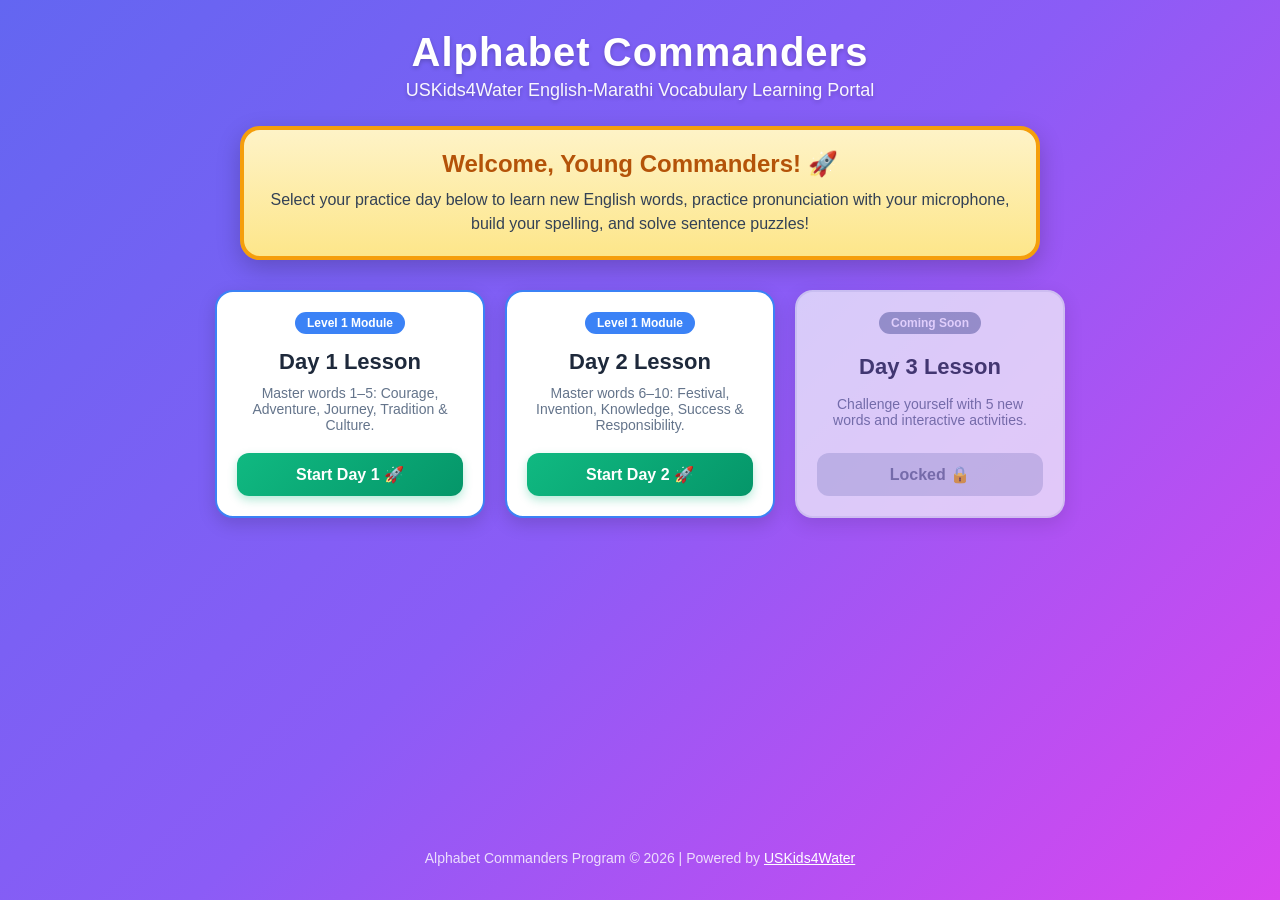
==== 2026/index.html @ a33272f8 "Update index.html" ====
<!DOCTYPE html>
<html lang="en">
<head>
    <meta charset="UTF-8">
    <meta name="viewport" content="width=device-width, initial-scale=1.0">
    <title>Alphabet Commanders - Learning Portal</title>
    <style>
        :root {
            --primary: #2563EB;
            --primary-dark: #1E3A8A;
            --accent: #F59E0B;
            --success: #10B981;
            --text-dark: #1E293B;
        }

        body {
            font-family: 'Segoe UI', Tahoma, Geneva, Verdana, sans-serif;
            background: linear-gradient(135deg, #6366F1 0%, #8B5CF6 50%, #D946EF 100%);
            color: var(--text-dark);
            margin: 0;
            padding: 20px;
            min-height: 100vh;
            display: flex;
            flex-direction: column;
            align-items: center;
            box-sizing: border-box;
        }

        header {
            text-align: center;
            color: #FFFFFF;
            margin-bottom: 25px;
            text-shadow: 0 2px 4px rgba(0,0,0,0.2);
        }

        header h1 {
            font-size: 40px;
            margin: 10px 0 5px 0;
            letter-spacing: 1px;
        }

        header p {
            font-size: 18px;
            margin: 0;
            opacity: 0.95;
        }

        /* Banner Card */
        .welcome-card {
            background: linear-gradient(180deg, #FEF3C7 0%, #FDE68A 100%);
            border: 4px solid #F59E0B;
            border-radius: 20px;
            padding: 20px 25px;
            max-width: 800px;
            width: 100%;
            box-shadow: 0 8px 25px rgba(0,0,0,0.2);
            text-align: center;
            box-sizing: border-box;
            margin-bottom: 30px;
        }

        .welcome-card h2 {
            margin: 0 0 10px 0;
            color: #B45309;
            font-size: 24px;
        }

        .welcome-card p {
            font-size: 16px;
            color: #334155;
            line-height: 1.5;
            margin: 0;
        }

        /* Grid Layout for Modules / Days */
        .grid-container {
            display: grid;
            grid-template-columns: repeat(auto-fit, minmax(250px, 1fr));
            gap: 20px;
            width: 100%;
            max-width: 850px;
        }

        .day-card {
            background: #FFFFFF;
            border-radius: 18px;
            padding: 20px;
            text-align: center;
            box-shadow: 0 6px 18px rgba(0,0,0,0.15);
            transition: transform 0.2s ease, box-shadow 0.2s ease;
            display: flex;
            flex-direction: column;
            justify-content: space-between;
            position: relative;
            overflow: hidden;
            border: 2px solid #E2E8F0;
        }

        .day-card.active {
            border-color: #3B82F6;
        }

        .day-card.active:hover {
            transform: translateY(-5px);
            box-shadow: 0 12px 25px rgba(0,0,0,0.25);
        }

        .day-card.locked {
            opacity: 0.7;
            background-color: #F8FAFC;
        }

        .card-badge {
            background: #3B82F6;
            color: white;
            font-size: 12px;
            font-weight: bold;
            padding: 4px 12px;
            border-radius: 12px;
            display: inline-block;
            margin-bottom: 10px;
            align-self: center;
        }

        .day-card.locked .card-badge {
            background: #94A3B8;
        }

        .day-title {
            font-size: 22px;
            font-weight: bold;
            margin: 5px 0 10px 0;
            color: #1E293B;
        }

        .day-desc {
            font-size: 14px;
            color: #64748B;
            margin-bottom: 20px;
        }

        .btn-launch {
            display: inline-block;
            background: linear-gradient(135deg, #10B981 0%, #059669 100%);
            color: #FFFFFF;
            text-decoration: none;
            padding: 12px 20px;
            border-radius: 12px;
            font-weight: bold;
            font-size: 16px;
            box-shadow: 0 4px 10px rgba(16, 185, 129, 0.3);
            transition: background 0.2s ease;
        }

        .btn-launch:hover {
            background: linear-gradient(135deg, #059669 0%, #047857 100%);
        }

        .btn-locked {
            background: #CBD5E1;
            color: #64748B;
            cursor: not-allowed;
            padding: 12px 20px;
            border-radius: 12px;
            font-weight: bold;
            font-size: 16px;
        }

        footer {
            margin-top: auto;
            padding-top: 30px;
            color: rgba(255, 255, 255, 0.8);
            font-size: 14px;
            text-align: center;
        }

        footer a {
            color: #FFFFFF;
            text-decoration: underline;
        }
    </style>
</head>
<body>

    <header>
        <h1>Alphabet Commanders</h1>
        <p>USKids4Water English-Marathi Vocabulary Learning Portal</p>
    </header>

    <div class="welcome-card">
        <h2>Welcome, Young Commanders! 🚀</h2>
        <p>Select your practice day below to learn new English words, practice pronunciation with your microphone, build your spelling, and solve sentence puzzles!</p>
    </div>

    <div class="grid-container">

        <div class="day-card active">
            <span class="card-badge">Level 1 Module</span>
            <div class="day-title">Day 1 Lesson</div>
            <div class="day-desc">Master words 1–5: Courage, Adventure, Journey, Tradition & Culture.</div>
            <a href="https://meerabapat.github.io/USKids4Water-AlphaCommander/blob/main/Day1.html" class="btn-launch" target="_blank">
                Start Day 1 🚀
            </a>
        </div>

        <div class="day-card active">
            <span class="card-badge">Level 1 Module</span>
            <div class="day-title">Day 2 Lesson</div>
            <div class="day-desc">Master words 6–10: Festival, Invention, Knowledge, Success & Responsibility.</div>
            <a href="https://meerabapat.github.io/USKids4Water-AlphaCommander/blob/main/Day2.html" class="btn-launch" target="_blank">
                Start Day 2 🚀
            </a>
        </div>

        <div class="day-card locked">
            <span class="card-badge">Coming Soon</span>
            <div class="day-title">Day 3 Lesson</div>
            <div class="day-desc">Challenge yourself with 5 new words and interactive activities.</div>
            <span class="btn-locked">Locked 🔒</span>
        </div>

    </div>

    <footer>
        <p>Alphabet Commanders Program &copy; 2026 | Powered by <a href="https://github.com/meerabapat/USKids4Water-AlphaCommander" target="_blank">USKids4Water</a></p>
    </footer>

</body>
</html>
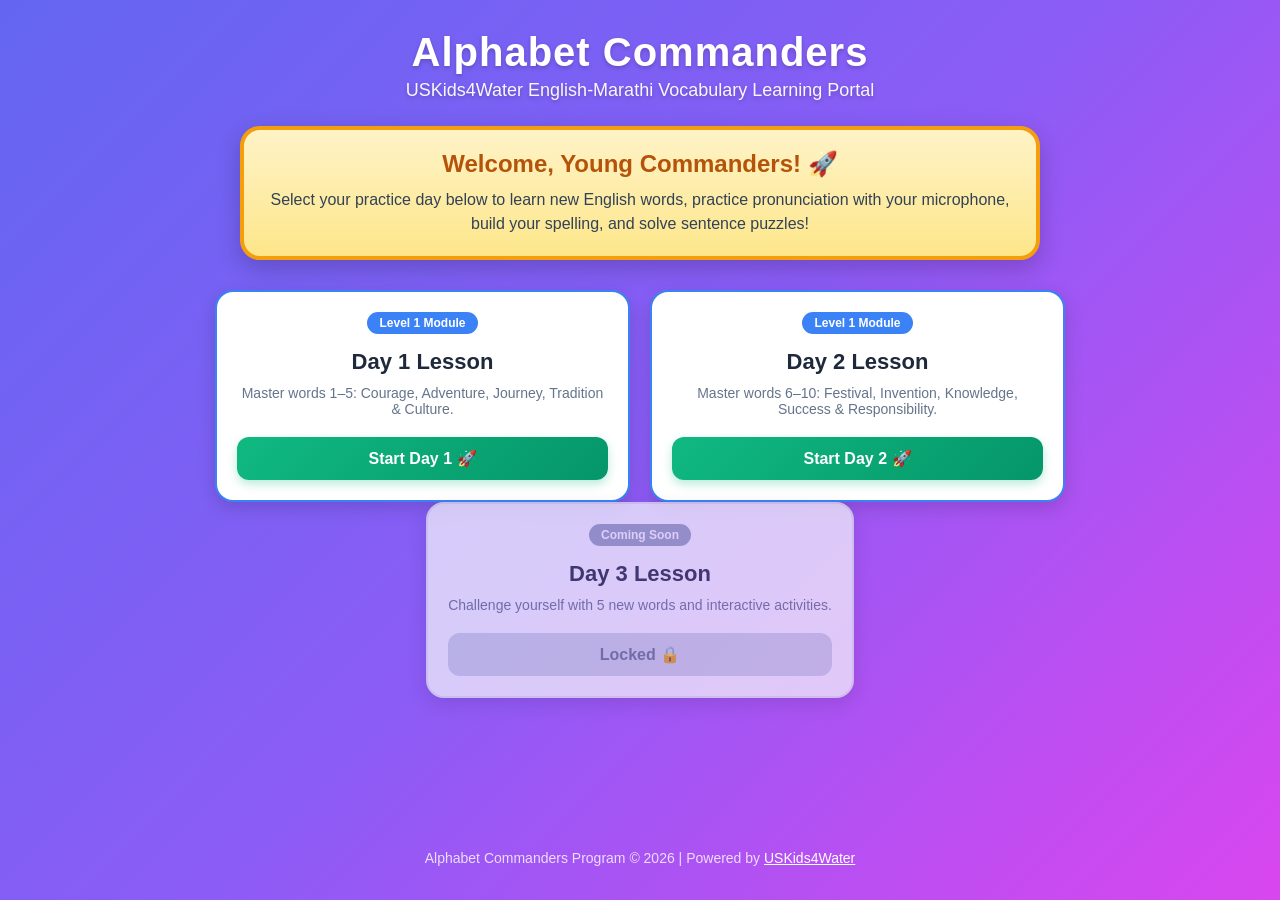
==== commit ecb375e1: "Update index.html" ====
--- a/2026/index.html
+++ b/2026/index.html
@@ -198,17 +198,19 @@
             <span class="card-badge">Level 1 Module</span>
             <div class="day-title">Day 1 Lesson</div>
             <div class="day-desc">Master words 1–5: Courage, Adventure, Journey, Tradition & Culture.</div>
-            <a href="https://meerabapat.github.io/USKids4Water-AlphaCommander/blob/main/Day1.html" class="btn-launch" target="_blank">
+            <a href="2026/Day1.html" class="btn-launch">
                 Start Day 1 🚀
             </a>
         </div>
-
+        
         <div class="day-card active">
             <span class="card-badge">Level 1 Module</span>
             <div class="day-title">Day 2 Lesson</div>
             <div class="day-desc">Master words 6–10: Festival, Invention, Knowledge, Success & Responsibility.</div>
-            <a href="https://meerabapat.github.io/USKids4Water-AlphaCommander/blob/main/Day2.html" class="btn-launch" target="_blank">
+            <a href="2026/Day2.html" class="btn-launch">
                 Start Day 2 🚀
+            </a>
+        </div>
             </a>
         </div>
 
@@ -226,4 +228,4 @@
     </footer>
 
 </body>
-</html>
+</html>
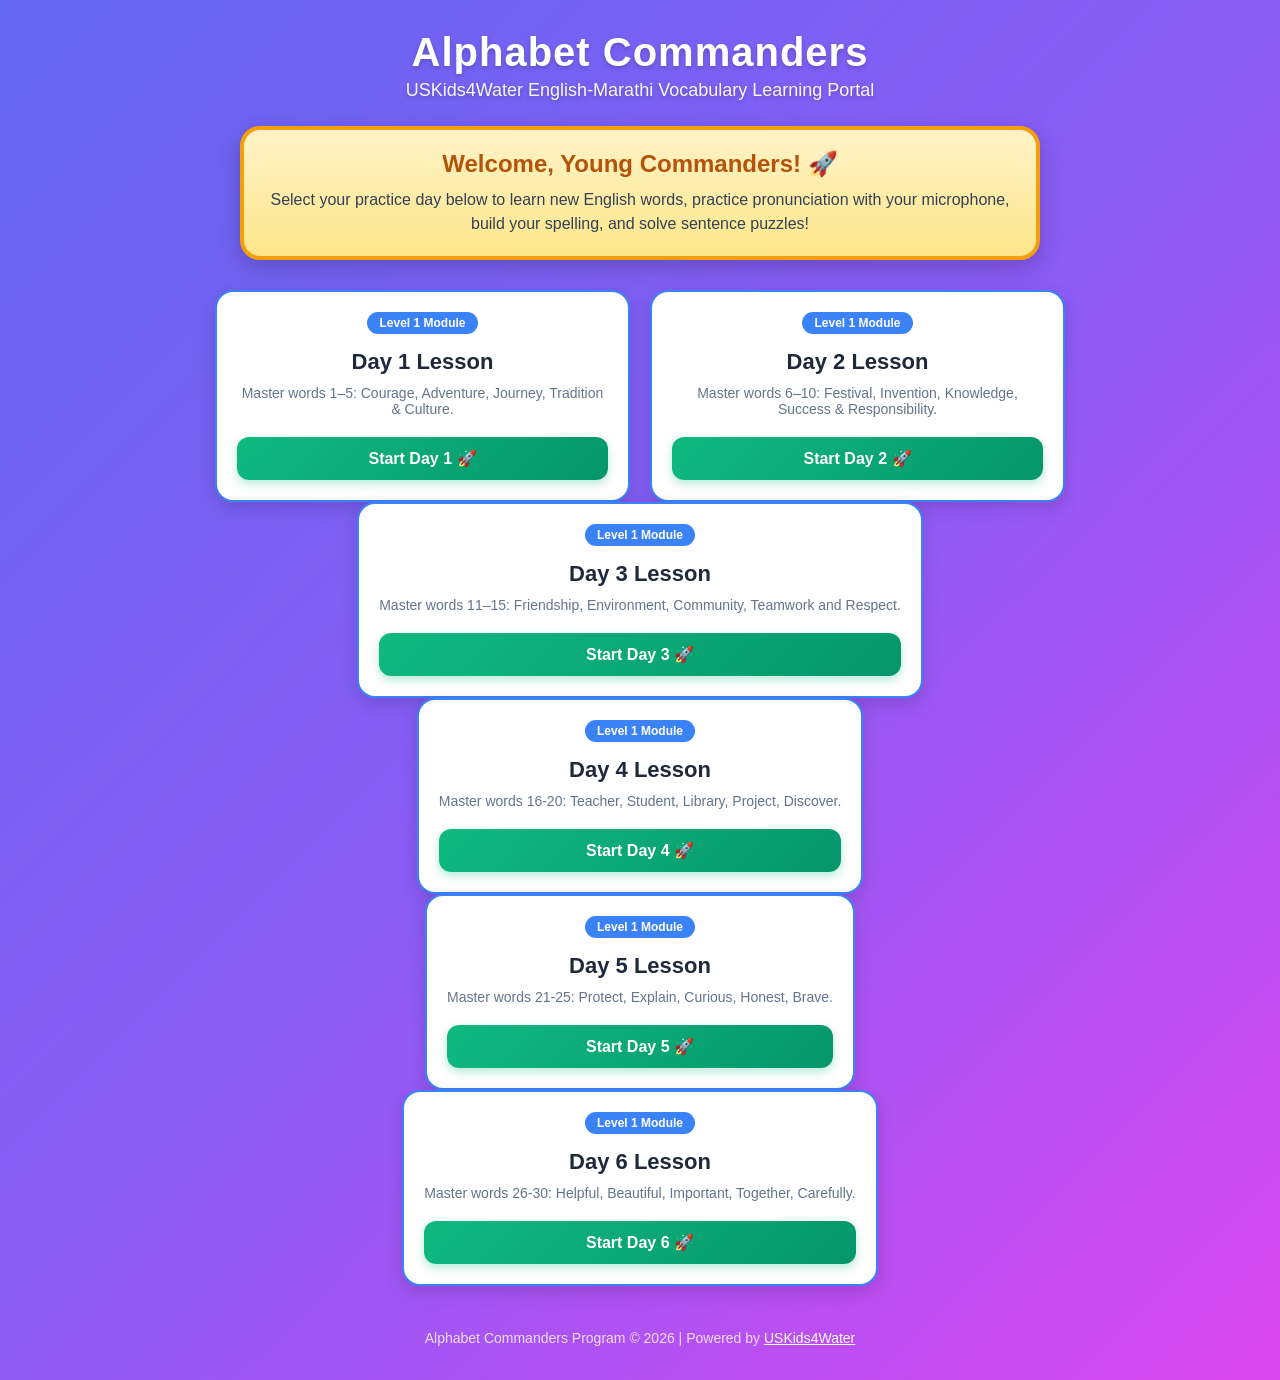
==== commit 1415a3de: "Update index.html" ====
--- a/2026/index.html
+++ b/2026/index.html
@@ -198,7 +198,7 @@
             <span class="card-badge">Level 1 Module</span>
             <div class="day-title">Day 1 Lesson</div>
             <div class="day-desc">Master words 1–5: Courage, Adventure, Journey, Tradition & Culture.</div>
-            <a href="2026/Day1.html" class="btn-launch">
+            <a href="Day1.html" class="btn-launch">
                 Start Day 1 🚀
             </a>
         </div>
@@ -207,20 +207,48 @@
             <span class="card-badge">Level 1 Module</span>
             <div class="day-title">Day 2 Lesson</div>
             <div class="day-desc">Master words 6–10: Festival, Invention, Knowledge, Success & Responsibility.</div>
-            <a href="2026/Day2.html" class="btn-launch">
+            <a href="Day2.html" class="btn-launch">
                 Start Day 2 🚀
             </a>
         </div>
             </a>
         </div>
 
-        <div class="day-card locked">
-            <span class="card-badge">Coming Soon</span>
+        <div class="day-card active">
+            <span class="card-badge">Level 1 Module</span>
             <div class="day-title">Day 3 Lesson</div>
-            <div class="day-desc">Challenge yourself with 5 new words and interactive activities.</div>
-            <span class="btn-locked">Locked 🔒</span>
-        </div>
-
+            <div class="day-desc">Master words 11–15: Friendship, Environment, Community, Teamwork and Respect.</div>
+            <a href="Day3.html" class="btn-launch">
+                Start Day 3 🚀
+            </a>
+        </div>
+
+        <div class="day-card active">
+            <span class="card-badge">Level 1 Module</span>
+            <div class="day-title">Day 4 Lesson</div>
+            <div class="day-desc">Master words 16-20: Teacher, Student, Library, Project, Discover.</div>
+            <a href="Day4.html" class="btn-launch">
+                Start Day 4 🚀
+            </a>
+        </div>
+
+        <div class="day-card active">
+            <span class="card-badge">Level 1 Module</span>
+            <div class="day-title">Day 5 Lesson</div>
+            <div class="day-desc">Master words 21-25: Protect, Explain, Curious, Honest, Brave.</div>
+            <a href="Day5.html" class="btn-launch">
+                Start Day 5 🚀
+            </a>
+        </div>
+
+        <div class="day-card active">
+            <span class="card-badge">Level 1 Module</span>
+            <div class="day-title">Day 6 Lesson</div>
+            <div class="day-desc">Master words 26-30: Helpful, Beautiful, Important, Together, Carefully.</div>
+            <a href="Day6.html" class="btn-launch">
+                Start Day 6 🚀
+            </a>
+        </div>
     </div>
 
     <footer>
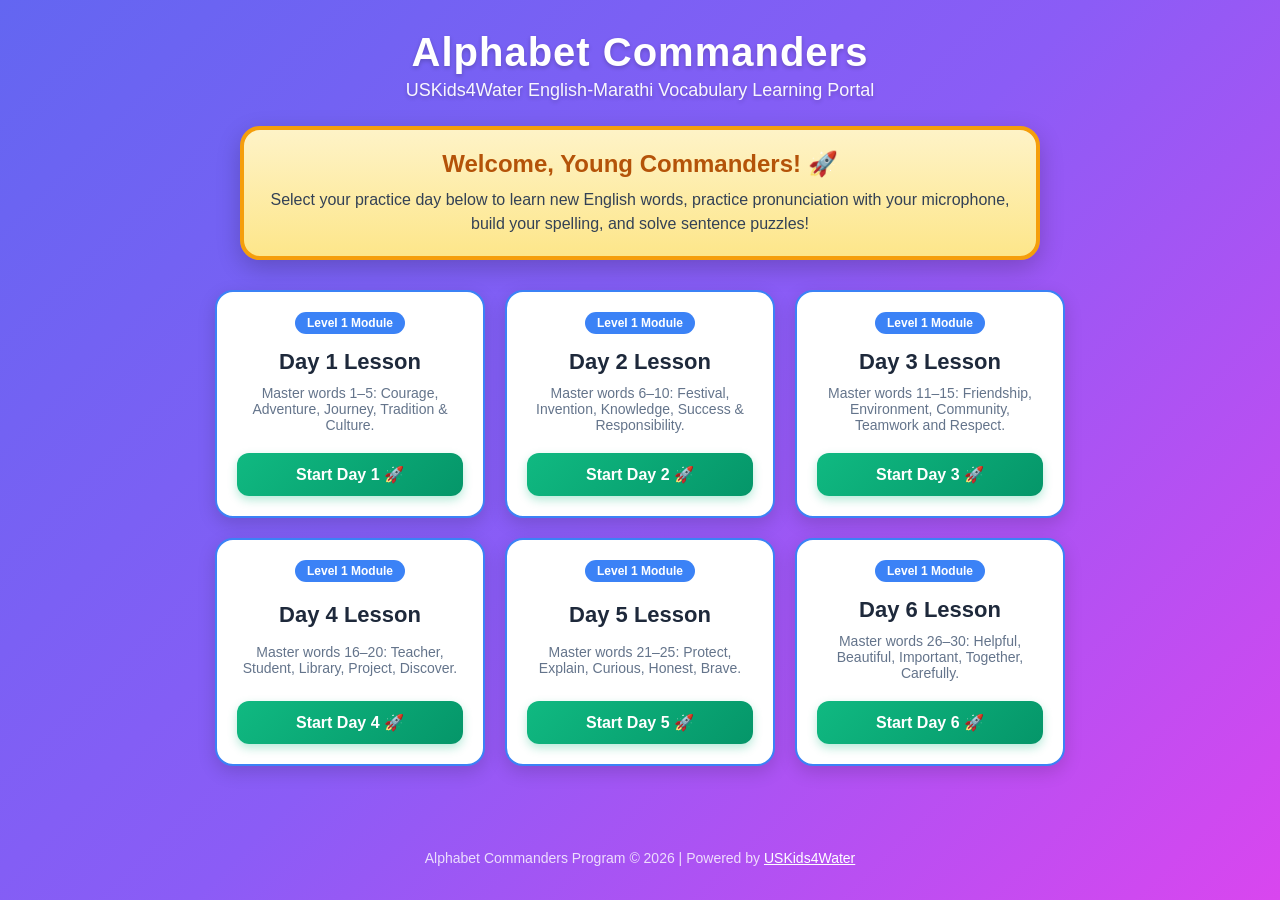
==== commit 00ffc3d5: "Update index.html" ====
--- a/2026/index.html
+++ b/2026/index.html
@@ -211,8 +211,6 @@
                 Start Day 2 🚀
             </a>
         </div>
-            </a>
-        </div>
 
         <div class="day-card active">
             <span class="card-badge">Level 1 Module</span>
@@ -226,7 +224,7 @@
         <div class="day-card active">
             <span class="card-badge">Level 1 Module</span>
             <div class="day-title">Day 4 Lesson</div>
-            <div class="day-desc">Master words 16-20: Teacher, Student, Library, Project, Discover.</div>
+            <div class="day-desc">Master words 16–20: Teacher, Student, Library, Project, Discover.</div>
             <a href="Day4.html" class="btn-launch">
                 Start Day 4 🚀
             </a>
@@ -235,7 +233,7 @@
         <div class="day-card active">
             <span class="card-badge">Level 1 Module</span>
             <div class="day-title">Day 5 Lesson</div>
-            <div class="day-desc">Master words 21-25: Protect, Explain, Curious, Honest, Brave.</div>
+            <div class="day-desc">Master words 21–25: Protect, Explain, Curious, Honest, Brave.</div>
             <a href="Day5.html" class="btn-launch">
                 Start Day 5 🚀
             </a>
@@ -244,11 +242,12 @@
         <div class="day-card active">
             <span class="card-badge">Level 1 Module</span>
             <div class="day-title">Day 6 Lesson</div>
-            <div class="day-desc">Master words 26-30: Helpful, Beautiful, Important, Together, Carefully.</div>
+            <div class="day-desc">Master words 26–30: Helpful, Beautiful, Important, Together, Carefully.</div>
             <a href="Day6.html" class="btn-launch">
                 Start Day 6 🚀
             </a>
         </div>
+
     </div>
 
     <footer>
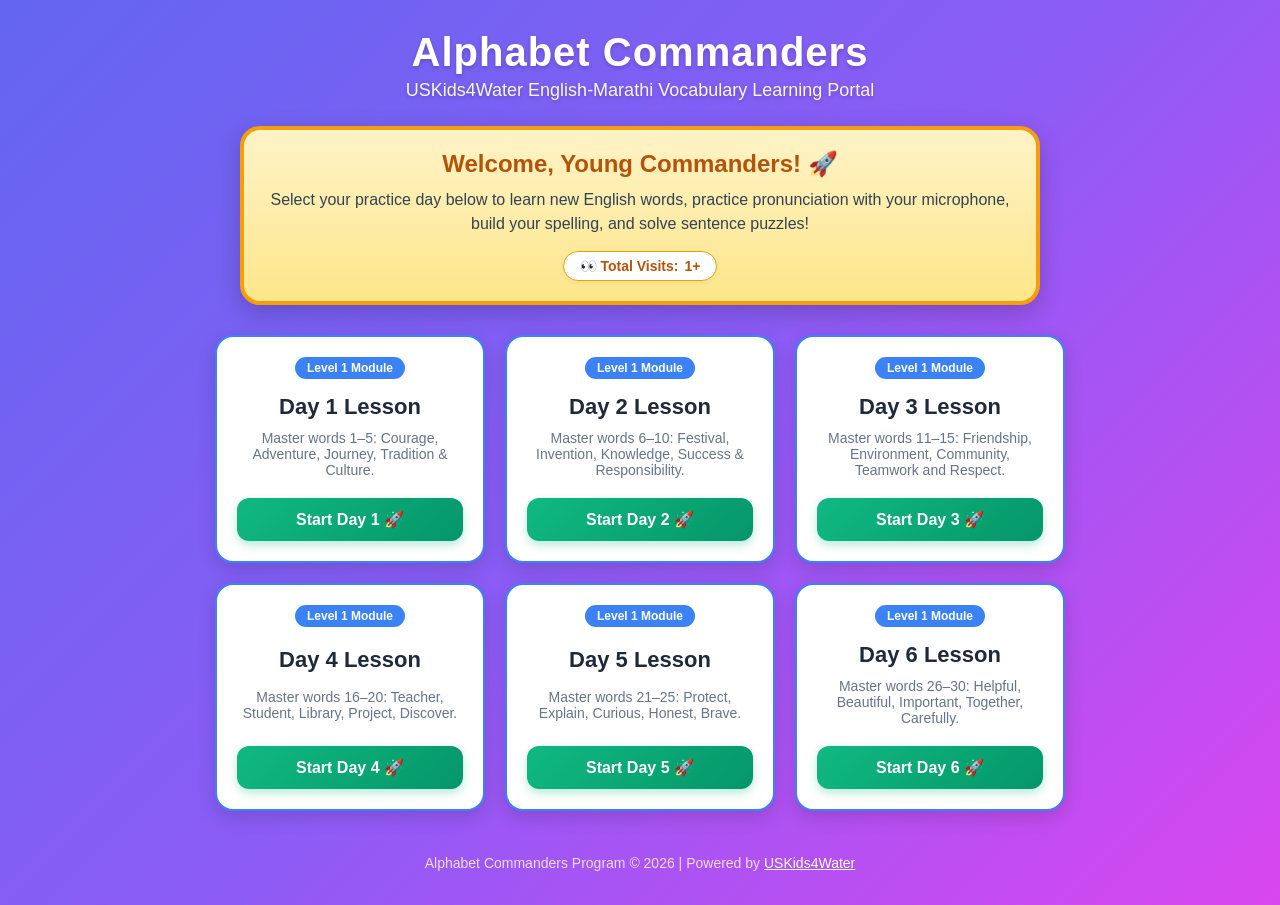
==== commit fd902ef3: "Update index.html" ====
--- a/2026/index.html
+++ b/2026/index.html
@@ -4,6 +4,17 @@
     <meta charset="UTF-8">
     <meta name="viewport" content="width=device-width, initial-scale=1.0">
     <title>Alphabet Commanders - Learning Portal</title>
+
+    <!-- Google Analytics 4 (GA4) Tag -->
+    <script async src="https://www.googletagmanager.com/gtag/js?id=G-XXXXXXXXXX"></script>
+    <script>
+      window.dataLayer = window.dataLayer || [];
+      function gtag(){dataLayer.push(arguments);}
+      gtag('js', new Date());
+
+      gtag('config', 'G-XXXXXXXXXX');
+    </script>
+
     <style>
         :root {
             --primary: #2563EB;
@@ -72,6 +83,21 @@
             margin: 0;
         }
 
+        .visitor-pill {
+            display: inline-flex;
+            align-items: center;
+            gap: 6px;
+            background-color: #FFFFFF;
+            color: #B45309;
+            font-weight: 700;
+            font-size: 14px;
+            padding: 6px 16px;
+            border-radius: 20px;
+            margin-top: 15px;
+            border: 1px solid #F59E0B;
+            box-shadow: 0 2px 5px rgba(0,0,0,0.05);
+        }
+
         /* Grid Layout for Modules / Days */
         .grid-container {
             display: grid;
@@ -103,11 +129,6 @@
         .day-card.active:hover {
             transform: translateY(-5px);
             box-shadow: 0 12px 25px rgba(0,0,0,0.25);
-        }
-
-        .day-card.locked {
-            opacity: 0.7;
-            background-color: #F8FAFC;
         }
 
         .card-badge {
@@ -120,10 +141,6 @@
             display: inline-block;
             margin-bottom: 10px;
             align-self: center;
-        }
-
-        .day-card.locked .card-badge {
-            background: #94A3B8;
         }
 
         .day-title {
@@ -156,16 +173,6 @@
             background: linear-gradient(135deg, #059669 0%, #047857 100%);
         }
 
-        .btn-locked {
-            background: #CBD5E1;
-            color: #64748B;
-            cursor: not-allowed;
-            padding: 12px 20px;
-            border-radius: 12px;
-            font-weight: bold;
-            font-size: 16px;
-        }
-
         footer {
             margin-top: auto;
             padding-top: 30px;
@@ -190,69 +197,77 @@
     <div class="welcome-card">
         <h2>Welcome, Young Commanders! 🚀</h2>
         <p>Select your practice day below to learn new English words, practice pronunciation with your microphone, build your spelling, and solve sentence puzzles!</p>
+        
+        <div class="visitor-pill">
+            <span>👀 Total Visits:</span>
+            <span id="visit-counter">...</span>
+        </div>
     </div>
 
     <div class="grid-container">
-
         <div class="day-card active">
             <span class="card-badge">Level 1 Module</span>
             <div class="day-title">Day 1 Lesson</div>
             <div class="day-desc">Master words 1–5: Courage, Adventure, Journey, Tradition & Culture.</div>
-            <a href="Day1.html" class="btn-launch">
-                Start Day 1 🚀
-            </a>
+            <a href="Day1.html" class="btn-launch">Start Day 1 🚀</a>
         </div>
         
         <div class="day-card active">
             <span class="card-badge">Level 1 Module</span>
             <div class="day-title">Day 2 Lesson</div>
             <div class="day-desc">Master words 6–10: Festival, Invention, Knowledge, Success & Responsibility.</div>
-            <a href="Day2.html" class="btn-launch">
-                Start Day 2 🚀
-            </a>
+            <a href="Day2.html" class="btn-launch">Start Day 2 🚀</a>
         </div>
 
         <div class="day-card active">
             <span class="card-badge">Level 1 Module</span>
             <div class="day-title">Day 3 Lesson</div>
             <div class="day-desc">Master words 11–15: Friendship, Environment, Community, Teamwork and Respect.</div>
-            <a href="Day3.html" class="btn-launch">
-                Start Day 3 🚀
-            </a>
+            <a href="Day3.html" class="btn-launch">Start Day 3 🚀</a>
         </div>
 
         <div class="day-card active">
             <span class="card-badge">Level 1 Module</span>
             <div class="day-title">Day 4 Lesson</div>
             <div class="day-desc">Master words 16–20: Teacher, Student, Library, Project, Discover.</div>
-            <a href="Day4.html" class="btn-launch">
-                Start Day 4 🚀
-            </a>
+            <a href="Day4.html" class="btn-launch">Start Day 4 🚀</a>
         </div>
 
         <div class="day-card active">
             <span class="card-badge">Level 1 Module</span>
             <div class="day-title">Day 5 Lesson</div>
             <div class="day-desc">Master words 21–25: Protect, Explain, Curious, Honest, Brave.</div>
-            <a href="Day5.html" class="btn-launch">
-                Start Day 5 🚀
-            </a>
+            <a href="Day5.html" class="btn-launch">Start Day 5 🚀</a>
         </div>
 
         <div class="day-card active">
             <span class="card-badge">Level 1 Module</span>
             <div class="day-title">Day 6 Lesson</div>
             <div class="day-desc">Master words 26–30: Helpful, Beautiful, Important, Together, Carefully.</div>
-            <a href="Day6.html" class="btn-launch">
-                Start Day 6 🚀
-            </a>
-        </div>
-
+            <a href="Day6.html" class="btn-launch">Start Day 6 🚀</a>
+        </div>
     </div>
 
     <footer>
         <p>Alphabet Commanders Program &copy; 2026 | Powered by <a href="https://github.com/meerabapat/USKids4Water-AlphaCommander" target="_blank">USKids4Water</a></p>
     </footer>
 
+    <!-- Public Visit Counter Script -->
+    <script>
+        async function fetchVisits() {
+            try {
+                const response = await fetch('https://api.counterapi.dev/v1/uskids4water-alphacommander/index/up');
+                const data = await response.json();
+                if (data && data.count !== undefined) {
+                    document.getElementById('visit-counter').innerText = data.count.toLocaleString();
+                } else {
+                    document.getElementById('visit-counter').innerText = '1+';
+                }
+            } catch (err) {
+                document.getElementById('visit-counter').innerText = '1+';
+            }
+        }
+        fetchVisits();
+    </script>
 </body>
 </html>
